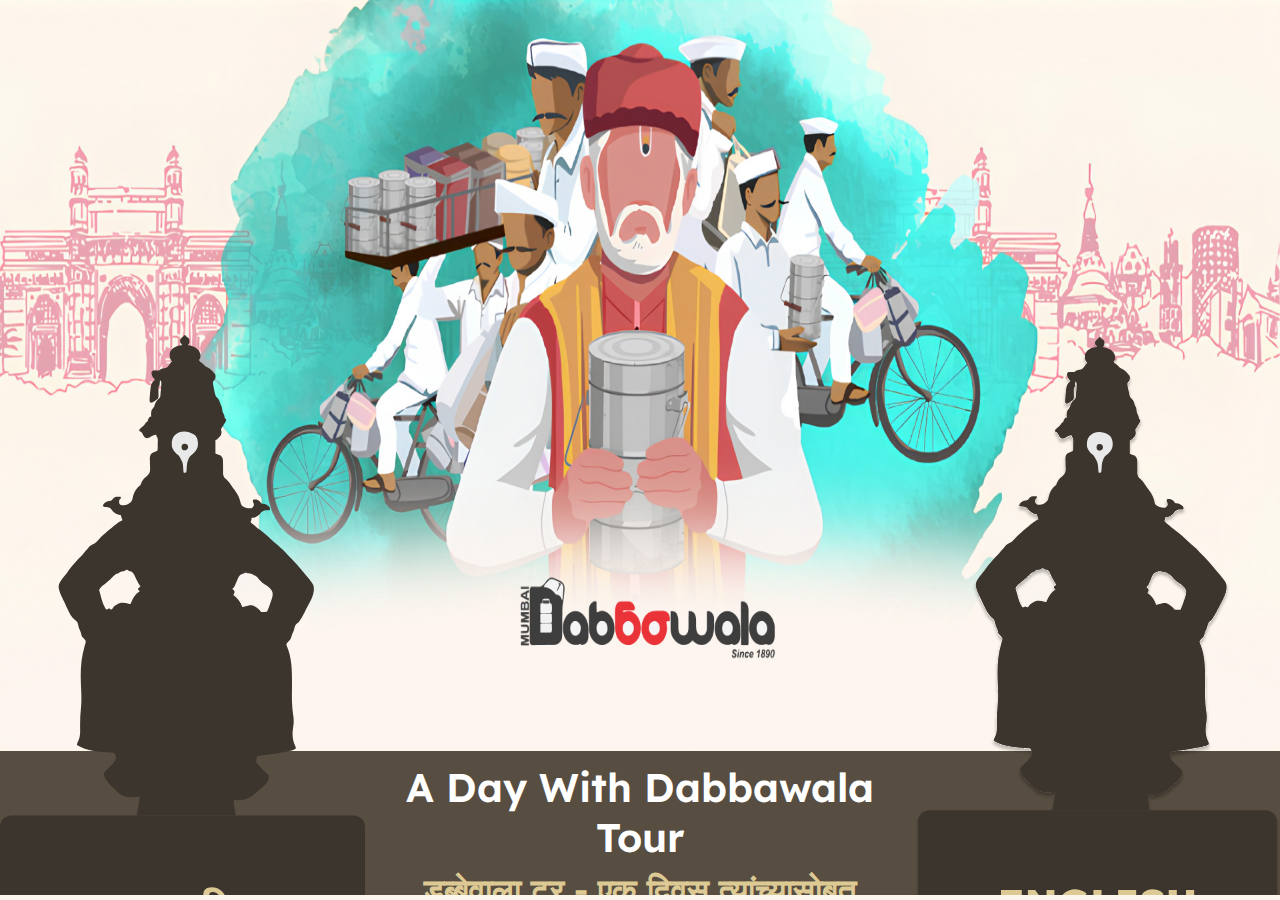
==== index.html @ 16701250 "dabbaupdate" ====
<!DOCTYPE html>
<html lang="en">
<head>
  <meta charset="UTF-8">
  <link rel="icon" type="image/png" href="images/fevi.png">
  <meta name="viewport" content="width=device-width, initial-scale=1.0">
  <title>The Dabbawala Journey</title>
  <link rel="stylesheet" href="styles.css">

  
</head>
<body style="background-color: #fdf6ec;">


<audio id="pageLoadAudio" src="sound/bike-bell.mp3" autoplay preload="auto"></audio>


  <!-- main section -->
  <div class="index-container">
    
    <img src="images/home-img-min1.jpg" alt="dabbawala image main" class="banner-image zoom-box">
   
    <div class="footer">
      <div class="vitthal-img slide-in-up">
        <a class="marathi" onclick="navigateToPage('marathi')"><img src="images/footer-image1.svg" class="vitthal-image1"></a>
      </div>

      <div>
        <h1 class="title">A Day With Dabbawala Tour</h1>
        <p class="subtitle">डब्बेवाला टूर - एक दिवस त्यांच्यासोबत</p>
      </div>

      <div class="vitthal-img slide-in-up">
        <a href="do-you-know.html"><img src="images/footer-image2.svg" alt="" class="vitthal-image1"></a>
      </div>
    </div>

  </div>
  <!-- main section end -->


  <script>
    function navigateToPage(language) {
      const url = language === 'marathi' ? 'do-you-know.html?lang=marathi' : 'do-you-know.html';
      window.location.href = url;
    }
  </script>




<!-- this is a animation effects -->
 <style>
    /* Element to animate */
    .zoom-box {
      animation: zoomIn 2000ms ease-in-out;
    }

    /* Keyframes for zoom-in animation */
    @keyframes zoomIn {
      0% {
        transform: scale(0); /* Start at 0 size */
        opacity: 0;          /* Completely transparent */
      }
      50% {
        transform: scale(1.0); /* Slight overshoot */
        opacity: 1;            /* Fully visible */
      }
     /* 100% {
        transform: scale(1);  
      }*/
    }



.slide-in-up {
  transform: translateY(50px); 
  animation: slideUp 2000ms ease-out forwards; 
}

@keyframes slideUp {
  to {
    opacity: 1;
    transform: translateY(0); 

  }


</style>


<!-- this is for marathi translate -->

<script>
  // Function to play the audio
  function playAudio() {
    const audio = document.getElementById('pageLoadAudio');
    audio.play().catch(error => {
      console.warn('Autoplay blocked by browser. Audio did not play.', error);
    });
  }

  // Try to autoplay the audio on page load
  window.addEventListener('load', () => {
    // Play immediately on page load
    playAudio();

    // Set an interval to play the sound every 10 seconds (10000ms)
    setInterval(() => {
      playAudio();
    }, 15000);  // 15000ms =15 seconds
  });
</script>


</body>
</html>
---- styles.css ----
@import url("https://fonts.googleapis.com/css2?family=Gilda+Display&family=Kumbh+Sans:wght@100..900&family=Montserrat:ital,wght@0,100..900;1,100..900&display=swap");
@import url("https://fonts.googleapis.com/css2?family=Lexend+Deca:wght@100..900&display=swap");

body {
  margin: 0;
  padding: 0;
  background-color: #FDF5EF;
  overflow: hidden;
}



/*this css for index page*/

.index-container {
  text-align: center;
  padding: 0;
  overflow: hidden;
  align-items: center;
}

.banner-image {
  width: 100%;
  height: 83vh;
}


/*.banner-image {
    width: 100%;
    height: 100vh;
    object-fit: cover;
}*/


.content {
  position: relative;
  margin-top: -50px;
}

.central-image {
  width: 80%;
  max-width: 500px;
  margin: 0 auto;
  display: block;
}

.title {
  font-size: 72px;
  font-family: "Lexend Deca";
  font-weight: 600;
  color: #fff;
}

.subtitle {
    font-size: 63px;
    font-family: "Lexend Deca";
    font-weight: 500;
    color: #ddc993;
    padding: 0px;
    margin: -20px 0px 20px;
}

.footer {
    display: flex;
    align-items: center;
    background-color: #574d41;
    color: white;
    height: 16vh;  
}

/*.footer {
    display: flex;
    align-items: center;
    color: white;
    margin-top: -414px;
}
*/
.vitthal-img {
    flex: 1;
    text-align: center;
    margin-top: -870px;
}

.vitthal-image1 {
  width: 700px;
  height: auto;
}

/*this css for a do-you-know page*/

.background {
  position: relative;
  height: 100vh;
  width: 100%;
}

.mumbai-city-bg {
  position: relative;
  top: 2%;
  left: 0;
  width: 100%;
  height: 50%;
  background-image: url(images/cityscape.png);
  opacity: 0.3;
  background-size: cover;
  z-index: -9999;
}

.road {
    position: absolute;
    bottom: 0;
    width: 100%;
    height: 20%;
    background-color: #574d41;
}

.cycle {
  position: absolute;
  bottom: 14%;
  left: 50%;
  transform: translateX(-50%);
}

/*this is for mobile*/
/*.cycle img {
  width: 540px;
  height: auto;
}
*/

.cycle img {
  width: 1000px;
  height: auto;
}

.img-logo {
  width: 665px;
  margin-left: 200px;
  margin-top: 140px;
}

.main-text-container {
    width: 100%;
    margin-top: 390px;
}

.text-left {
  width: 48%;
  margin-left: 200px;
  /*    margin-top: 311px;*/
  float: left;
}

.text_head {
  font-family: "Lexend Deca";
  font-size: 54px;
  font-weight: 600;
  line-height: 50px;
  color: #945b2b;
}

.text_para {
  font-family: "Lexend Deca";
  font-size: 40px;
  font-weight: 500;
}

.text_para2 {
  font-family: "Lexend Deca";
  font-size: 40px;
  font-weight: 500;
}

.text-right {
    width: 48%;
    /* margin-right: 200px; */
    margin-top: -1000px;
    float: right;
}

.text_count {
  font-family: "Lexend Deca";
  font-size: 8.5em;
  font-weight: 600;
  line-height: 0px;
  text-align: right;
  margin-right: 200px;
  color: #60370c;
}

.text_count_p {
  font-family: "Lexend Deca";
  font-size: 42px;
  font-weight: 600;
  line-height: 50px;
  text-align: right;
  margin-right: 200px;
  color: #af763a;
}

.clr {
  color: #046032;
}

.ftr_btn {
  text-align: center;
  font-size: 50px;
  color: #fff;
  font-family: "Lexend Deca";
}

.ftr_btn_box {
  background-color: #be4747;
  display: block;
  align-items: center;
  width: 800px;
  flot: rigt;
  float: right;
  margin-top: 144px;
  margin-right: 200px;
  border-radius: 20px;
}
/*this is contact page css*/

.footer-text {
  font-family: "Lexend Deca";
  font-weight: bold;
  font-size: 99px;
  margin-top: 130px;
  color: #fff;
  position: relative;
  text-align: center;
}

/*.refresh-btn {
  position: absolute;
  bottom: 250px;
  right: 200px;
}*/
.refresh-btn {
    position: absolute;
    bottom: 250px;
    right: 330px;
    /* left: 262px; */
}

.refresh-btn img {
  width: 300px;
  height: 300px;
}

.invoice-dabba {
  background-color: #fff;
  box-shadow: 10px 10px 50px rgba(0, 0, 0, 0.2);
  border-radius: 8px;
  padding: 112px;
  width: 70%;
  height: auto;
  border-radius: 30px;
}

.invoice-dabba h2 {
  font-family: "Montserrat";
  font-weight: 700;
  text-align: justify;
  margin-bottom: 61px;
  color: #3b352e;
  font-size: 58px;
}

/*.invoice-dabba p {
  font-family: "Montserrat";
  font-weight: 700;
  text-align: justify;
  margin-bottom: 61px;
  color: #3b352e;
  font-size: 58px;
}*/

.info {
  display: flex;
  /* justify-content: space-between; */
  margin-bottom: 10px;
  gap: 529px;
}

.info span {
  font-family: "Montserrat";
  font-weight: 500;
  font-size: 40px;
}

.info_1 span {
  font-family: "Montserrat";
  font-weight: 500;
  font-size: 40px;
}

.info_1 span p span{
    font-family: "Montserrat";
  font-weight: 700;
  text-align: justify;
  margin-bottom: 61px;
  color: #3b352e;
  font-size: 58px;
}




.info_1 {
  display: flex;
  /* justify-content: space-between; */
  margin-bottom: 10px;
  gap: 441px;
}

.scan-code {
  border-radius: 8px;
  text-align: center;
  width: 48%;
}

.scan-code h2 {
  font-size: 1.5em;
  margin-bottom: 20px;
}

.scan-me img {
  width: 90%;
  /*    object-fit: cover;*/
  /*    border-radius: 8px;*/
}

.cont-ct {
    display: flex;
    align-items: center;
    height: 55vh;
    padding: 32px 300px;
}

.icon {
  width: 550px;
  /* margin-left: 19px; */
}

.dabbawala-icon {
  margin-right: -72px;
  z-index: 1;
}

/*this css for jpurney page*/

.text_box {
  margin-left: 200px;
  margin-top: 140px;
}

.journey_text {
    font-family: "Lexend Deca";
    font-size: 60px;
    font-weight: 500;
    color: #ffa959;
}

.journey_text_head {
  font-family: "Lexend Deca";
  font-size: 64px;
  font-weight: 500;
  color: #493928;
}

.arow {
  color: #ffa959;
}

.road_journey {
  position: absolute;
  bottom: 0;
  width: 100%;
  height: 25%;
  background-color: #574d41;
  z-index: -9;
}

.map {
  position: absolute;
  bottom: 14%;
  left: 50%;
  transform: translateX(-50%);
}

.video-map {
    width: 100%;
    margin-left: 30px;
    height: 1337px;
    border: 19px solid #e1ca9e;
    margin-top: -35px;
    background-color: #fff;
}

.class_main {
  width: 100%;
  margin: 0 auto;
  display: flex;
  justify-content: space-between;
}

.class58 {
  width: 58%;
  margin: 0 auto;
}

.class38 {
  width: 25%;
  margin: 0 auto;
}

.calss_details {
  width: 100%;
  margin: 0 auto;
}

.circle-box {
    width: 35%;
    display: flex;
    justify-content: space-between;
    align-items: center;
    background-color: #fff;
    padding: 25px;
    position: relative;
    float: right;
    bottom: 92%;
    border-radius: 175px 175px;
    margin-right: -182px;
    box-shadow: 0px 4px 10px rgba(0, 0, 0, 0.25);
}

.txt_raju {
  font-family: "Lexend Deca";
  font-size: 64px;
  font-weight: 600;
  margin: 0 auto;
}

.txt_raju_p {
  color: #945b2b;
  font-family: "Lexend Deca";
  font-size: 54px;
  margin: 0 auto;
}

.text-class {
  text-align: justify;
  margin-right: 60px;
}

.main-container {
  display: flex;
  justify-content: space-evenly;
  align-items: center;
}

.container-img {
  width: 23%;
}

.clock-icon {
  width: 70%;
}

.container-timeslot {
  width: 100%;
  padding-right: 0px;
  padding-bottom: 10px;
}

.timeslot_head {
    font-family: "Lexend Deca";
    font-size: 52px;
    margin: 0 auto;
    color: #574d41;
    font-weight: 700;
    padding-top: 28px;
}

.timeslot_p {
    /* padding-top: 12px; */
    font-family: "Lexend Deca";
    color: #945b2b;
    font-size: 37px;
    margin: 0px 0px 28px 0px;
}

.clock-img-c {
  width: 12%;
  margin-top: -366px;
  position: fixed;
  padding-left: 585px;
}

.clock-icon-w {
  width: 100%;
}

.stime-stamp-top {
    margin-top: -350px;
    transform: translateX(23px);
    padding-right: 222px;
}


.btn-next_1 button {
    float: right;
    padding: 50px;
    font-size: 45px;
    font-weight: 600;
    margin-top: 131px;
    margin-right: 185px;
    background-color: #BE4747;
    border-radius: 40px;
    border: 2px solid #414141;
    box-shadow: 10px 5px 5px black;
}

.box4 button {
    width: 17%;
    display: flex;
    flex-direction: column;
    justify-content: center;
    align-items: center;
    text-align: center;
    /* margin-top: 1575px; */
}

/*pickupdro page css*/






        .container {
            display: flex; /* Flexbox for horizontal layout */
            justify-content: space-between; /* Space between divs */
            align-items: center; /* Vertically align divs */
            width: 80%; /* Adjust container width */
        }
        .box {
            height: 200px; /* Adjust the height of the divs */
            display: flex; /* Flexbox for aligning content inside each div */
            align-items: center; /* Center content vertically */
            justify-content: center; /* Center content horizontally */
            color: white;
            font-size: 1.2rem;
            font-weight: bold;
            opacity: 0.9;
        }
        .box1, .box3 {
            width: 60%; /* Set width for Div 1 and Div 3 */
            background-color: rgba(76, 175, 80, 0.7); /* Green with transparency */
        }
        .box2 {
            width: 40%; /* Set width for Div 2 */
            background-color: rgba(33, 150, 243, 0.7); /* Blue with transparency */
        }
        .box img {
            max-width: 100%; /* Ensure the image fits the container */
            max-height: 100%; /* Prevent overflow of the image */
        }


/* Keyframes for the bounce animation */
    @keyframes bounce {
      0%, 100% {
        transform: translateY(0);
      }
      25% {
        transform: translateY(-20px);
      }
      50% {
        transform: translateY(10px);
      }
      75% {
        transform: translateY(-10px);
      }
    }

    /* Styling for the bouncy text */
    .bouncy-text {
      display: inline-block;
      font-size: 2rem;
      font-weight: bold;
      animation: bounce 5s ease-in-out infinite;
    }



/*timeline*/
.main-container {
  position: relative;
  display: flex;
  align-items: center;
  justify-content: space-between;
}

.timeline-image {
  display: none; /* Hidden by default */
  position: absolute;
  right: 0;
}

.main-container.active .timeline-image {
  display: block; /* Show when active */
}

.timeline-img {
    width: 150px;
    height: auto;
    margin-right: -154px;
}


.pd-bg-img {
  width: 100%;
  height: 100vh;
}

.station-board {
  position: relative;
  float: left;
  bottom: 100%;
}

.station-icon1 {
  width: 100%;
}

.sicon {
  width: 100%;
}

.sicon2 {
  width: 95%;
}

.station-board2 {
  position: relative;
  float: left;
  bottom: 90%;
  margin-left: 200px;
}

.pd_col {
  width: 58%;
  margin: 0 auto;
}

.pd_col2 {
  width: 38%;
  margin: 0 auto;
}

.pd_text {
  width: 52%;
  margin-top: -45%;
  position: fixed;
  /* padding-left: 575px; */
}

.pd_text_left {
  width: 48%;
  margin-left: 200px;
  /* margin-top: 311px; */
  float: left;
}

.pd_text_head {
  font-family: "Lexend Deca";
  font-size: 54px;
  font-weight: 600;
  line-height: 50px;
  color: #945b2b;
}

.pd_text_para {
  font-family: "Lexend Deca";
  font-size: 40px;
  font-weight: 500;
}

.pd-btn {
  background-color: #be4747;
  display: block;
  align-items: center;
  width: 800px;
  flot: rigt;
  float: right;
  margin-top: -43%;
  margin-right: 257px;
  border-radius: 20px;
  position: relative;
}

/*.ftr_btn_box {
    background-color: #BE4747;
    display: block;
    align-items: center;
    width: 800px;
    flot: rigt;
    float: right;
    margin-top: -233px;
    margin-right: 200px;
    border-radius: 20px;
}*/

/*this is new page css pick up*/
.col_sm3 {
  width: 35%;
  margin: 0 auto;
  padding: 140px;
  margin-top: 166px;
}

.col_sm33 {
  width: 28%;
  margin: 0 auto;
  padding: 0;
}

.main_bg_imge {
  margin: 0;
  padding: 0;
  display: flex; /* Flexbox for centering the layout */
  justify-content: center; /* Center horizontally */
  align-items: center; /* Center vertically */
  height: 100vh; /* Full viewport height */
  background-image: url('images/pickup-drop.jpg'); /* Replace with your image URL */
  background-size: cover; /* Cover the entire background */
  background-position: center; /* Center the background */
  background-repeat: no-repeat; /* Prevent background repetition */
}

.img-board {
  width: 100%;
  position: relative;
}

.main_cont {
  display: flex;
  justify-content: space-between;
  align-items: center;
}

/*btn stations*/

.button-container {
  display: flex;
  justify-content: center;
  margin-top: 20px;
}
.open-button {
  /*            padding: 10px 20px;*/
  font-size: 18px;
  cursor: pointer;
  color: white;
  /*            border: none;*/
  /*            border-radius: 5px;*/
}

.fullscreen-container {
  display: none;
  position: fixed;
  top: 0;
  left: 0;
  width: 100%;
  height: 100%;
  background: rgba(0, 0, 0, 0.8);
  justify-content: center;
  align-items: center;
  overflow: auto;
  padding: 20px;
  box-sizing: border-box;
}

.content {
  width: 85%;
  height: 85%;
  display: grid;
  grid-template-columns: repeat(4, 1fr);
  grid-gap: 10px;
  position: relative;
  z-index: 1;
}

.option {
  display: flex;
  justify-content: center;
  align-items: center;
  background-size: cover;
  background-position: center;
  border: 2px solid #494949;
  border-radius: 10px;
  color: white;
  font-size: 65px;
  font-weight: bold;
  /* text-shadow: 0 0 5px rgba(0, 0, 0, 0.7); */
  cursor: pointer;
  height: auto;
  font-family: "Montserrat";
  /* margin-bottom: 55px; */
  padding-bottom: 25px;
}

.option.disabled {
  opacity: 0.4;
  cursor: not-allowed;
}

.option:hover:not(.disabled) {
  opacity: 0.8;
}

.text-overlay {
  position: absolute;
  transform: translate(-50%, -50%);
  color: #fff;
  font-size: 79px;
  font-weight: bold;
  text-align: center;
  text-shadow: 2px 2px 5px rgba(0, 0, 0, 0.7);
  top: 44%;
  left: 19%;
  font-family: "Montserrat";
}

.text-overlay2_new {
  position: absolute;
  color: #fff;
  font-size: 79px;
  font-weight: bold;
  text-align: center;
  text-shadow: 2px 2px 5px rgba(0, 0, 0, 0.7);
  top: 42%;
  font-family: "Montserrat";
  text-align: center;
  margin-left: 400px;
}

.start-button-container {
  display: flex;
  justify-content: center;
  align-items: center;
  height: 70vh; /* Centers the button vertically */
}

.img-icon {
    width: 264px;
}
  
.start-button {
  padding: 30px 30px;
  font-size: 83px;
  cursor: not-allowed;
  background-color: #ccc;
  color: #666;
  border: none;
  border-radius: 20px;
  transition: background-color 0.3s, box-shadow 0.3s, transform 0.1s;
  box-shadow: 0 5px #888;
  position: relative;
  font-family: "Montserrat";
  font-weight: 600;
}

.start-button.active {
  background-color: #be4747;
  color: white;
  cursor: pointer;
  box-shadow: 0 5px #39287d;
}

/* Push effect */
.start-button:active {
  transform: translateY(3px); /* Simulates the button being pushed */
  box-shadow: 0 2px #39287d; /* Reduces shadow height */
}

.pd_text_left_new {
  width: 100%;
  /* margin-left: 200px; */
  /* margin-top: 311px; */
/*  float: left;*/
  position: relative;
}

.pd_text_para_new {
  font-family: "Lexend Deca";
  font-size: 43px;
  font-weight: 500;
  text-align: center;
  color: #000000;
}

.pd_text_head {
  font-family: "Lexend Deca";
  font-size: 82px;
  font-weight: 700;
  line-height: 50px;
  color: #000000;
  text-align: center;
}

.btn-cntr {
  text-align: center;
}

/*btn stations end*/












/*marathi css*/

.text_head_mar {
  font-family: "Lexend Deca";
  font-size: 68px;
  font-weight: 600;
  line-height: 50px;
  color: #945b2b;
}

.text_para_mar {
  font-family: "Lexend Deca";
  font-size: 50px;
  font-weight: 600;
  margin-top: 48px;
}

/*
.journey_text_mar {
    font-family: "Lexend Deca";
    font-size: 54px;
    font-weight: 700;
    color: #FFA959;
}

.journey_text_head {
    font-family: "Lexend Deca";
    font-size: 64px;
    font-weight: 700;
    color: #493928;
}
*/

.text-wrapper-2 {
    position: relative;
    width: fit-content;
    margin-top: -2.27px;
    font-family: "Lexend Deca", Helvetica;
    font-weight: 500;
    color: #493928;
    font-size: 71px;
    letter-spacing: 0;
    line-height: normal;
    font-weight: 600;
    text-transform: uppercase;
}


.frame-3 {
    display: flex;
    align-items: center;
    gap: 22.69px;
    position: relative;
    align-self: stretch;
    width: 100%;
    flex: 0 0 auto;
    margin-bottom: 41px;
    margin-top: -65px;
}





/**/
    .timeline {
/*      display: flex;*/
      justify-content: space-around;
/*      margin-bottom: 20px;*/
      position: relative;
    }

    .time-block {
      padding: 10px;
      width: 80px;
/*      background-color: #f0f0f0;*/
      border-radius: 5px;
      cursor: pointer;
      transition: all 0.3s ease;
      position: relative;
      z-index: 1;
    }

    .time-block:hover {
/*      background-color: #dcdcdc;*/
    }

    .blurred {
      filter: blur(5px);
      opacity: 0.5;
      pointer-events: none;
    }

   /* .highlighted {
      background-color: #4CAF50;
      color: white;
    }*/

.highlighted {
    /* background-color: #4CAF50; */
    color: white;
    width: 404px;
    color: #ffa959;
}

    .timeline-container {
      display: flex;
      flex-direction: column;
      align-items: center;
      justify-content: center;
    }

    /* Display for timeline text */
    .time-slot {
      margin: 5px 0;
    }

    /* Video container styles */
    #video-container {
      position: relative;
      width: 640px;
      height: 360px;
      margin: 0 auto;
      overflow: hidden;
    }

    #video-player {
      width: 100%;
      height: 100%;
      transition: none;  /* Remove the transition */
    }

    /* Hide the controls */
    #video-player::-webkit-media-controls {
      display: none !important;
    }





/*  this is a responsive css  */
@media screen and (max-width: 3840px) {
  .stime-stamp-top {
      margin-top: -235px;
  }
}


@media screen and (max-width: 1920px) {
  .vitthal-img {

    margin-top: -402px;
  }

  .vitthal-image1 {
    width: 365px;
  }

  .title {
        font-size: 40px;
        margin-top: 47px;
  }

  .subtitle {
    font-size: 33px;
    font-weight: 600;
  }

  .img-logo {
    width: 337px;
    margin-left: 100px;
    margin-top: 60px;
  }

  .mumbai-city-bg {
    top: -12%;
  }

  .text-left {
    width: 48%;
    margin-left: 107px;
    margin-top: -220px;
    float: left;
  }

  .text_head {
    font-size: 25px;
  }

  .text_para {
    font-size: 18px;
  }

  .text_para2 {
    font-size: 18px;
  }

  .text_count {
    font-size: 70px;
    margin-right: 101px;
  }

  .text_count_p {
    font-size: 18px;
    margin-right: 105px;
    margin-top: -28px;
  }

  .text-right {
    margin-top: -495px;
  }

  .btn-next_1 button {
    float: right;
    padding: 29px;
    font-size: 24px;
    font-weight: 600;
    margin-top: 79px;
    margin-right: 100px;}

  .cycle img {
    width: 370px;
  }

  .ftr_btn {
    font-size: 20px;
  }

  .ftr_btn_box {
    width: 355px;
    margin-top: 90px;
    margin-right: 108px;
    }

  .journey_text {
    font-size: 30px;
    margin-bottom: 49px;
  }

  .text_box {
    margin-left: 111px;
    margin-top: 52px;
  }

  .text-wrapper-2 {
    font-size: 38px;
  }

.video-map {
        height: 626px;
    }

    .video-map {
    margin-top: 30px;
    }

      .stime-stamp-top {
        margin-top: -70px;
    }

  .timeslot_head {
    font-size: 22px;
  }

  .timeslot_p {
    font-size: 18px;
  }

    .circle-box {
        width: 35%;
        padding: 8px;
        bottom: 83%;
        margin-right: -103px;
    }
    .frame-3 {
    margin-bottom: 0px;
}

.stime-stamp-top {
    padding-right: 30px;
}
.timeline-img {
    width: 37px;
}

  .txt_raju {
    font-size: 31px;
  }

  .txt_raju_p {
        font-size: 22px;
    }

  .img-icon{
    width: 140px;
  }

  .text-class {
    margin-right: 42px;
  }

  .clock-icon {
    width: 60%;
  }

  .main-container.active {
    padding-bottom: 0px!important;
  }

  .timeslot_head {
     padding-top: 0px; 
  }

}




/* For 768px to 480px screen width */
@media screen and (max-width: 768px) {

  .title, .subtitle {
    display: none;
  }

  .footer {
    flex-direction: row; /* Keeps images side by side */
    flex-wrap: wrap; /* Allows wrapping if needed */
    justify-content: center; /* Centers items */

  }

  .vitthal-image1 {
    margin-top: -131px;
  }

  .title, .subtitle {
    flex: 1 0 100%; /* Make the title and subtitle span full width */
    text-align: center;
    font-size: 1rem; /* Reduce font size */
  }

  .banner-image {
    object-fit: cover;
  }

   .main-text-container {
    flex-direction: column; /* Stack the text sections vertically */
    align-items: center;
/*    margin-top: 20px;*/
  }

  .text-left, .text-right {
    width: 90%; /* Reduce the width to fit the screen */
    margin-bottom: 20px; /* Add spacing between stacked sections */
    text-align: center; /* Center-align the text */
  }

  .text-left h2, .text-left p, 
  .text-right h2, .text-right p {
    font-size: 1.2rem; /* Reduce font size for smaller screens */
  }

  .text_count {
    font-size: 2rem; /* Adjust number size */
  }

  .text_count_p {
    font-size: 1rem; /* Adjust subtitle size */
  }

  .cycle img {
    max-width: 600px; /* Reduce image size for smaller screens */
  }

  .road {
    height: 15%;
  }

  .ftr_btn {
    font-size: 1rem; /* Reduce button font size */
    padding: 10px 20px;
  }

  .img-logo {
    width: 100%;
    max-width: 150px;
    margin: 10px auto;
    display: block;
}
    .mumbai-city-bg {
        top: 0%;
    }
}

/* For 480px and below */
@media screen and (max-width: 480px) {
  .footer {
    flex-direction: column; /* Stack items vertically */
  }

  .vitthal-img {
    margin: 0;
  }

  .vitthal-image1 {
    width: 150px; /* Further reduce image size */
  }

  .title, .subtitle {
    font-size: 0.9rem;
  }

  .img-logo {
    width: 150px; /* Resize logo for smaller screens */
    margin: 10px auto; /* Center the logo */
  }

   .main-text-container {
    margin-top: 240px; /* Add space at the top */
  }

  .text-right {
    width: 100%; /* Full width */
    margin-bottom: 15px;
  }

    .text-left {
        width: 100%;
        margin-bottom: 389px;
        float: right;
    }

  .text-left h2, .text-left p, .text-right h2, .text-right p {
        font-size: 15px;
        text-align: left;
        padding-left: 5px;
        margin-top: -6px;
    }

  .text_count {
    font-size: 1.5rem; /* Further reduce number size */
  }

  .text_count_p {
    font-size: 0.9rem; /* Adjust subtitle size */
  }

  .cycle img {
    max-width: 150px; /* Further reduce image size */
    margin-bottom: -34px;
  }

  .road {
    height: 12%;
  }

  .ftr_btn {
    font-size: 0.9rem;
    padding: 8px 16px;
  }

  .btn-next_1 button {
    float: right;
    padding: 12px;
    font-size: 10px;
    font-weight: 600;
    margin-top: 20px;
    margin-right: 18px;
    background-color: #BE4747;
    border-radius: 40px;
    border: 2px solid #414141;
    box-shadow: 10px 5px 5px black;
  }

}
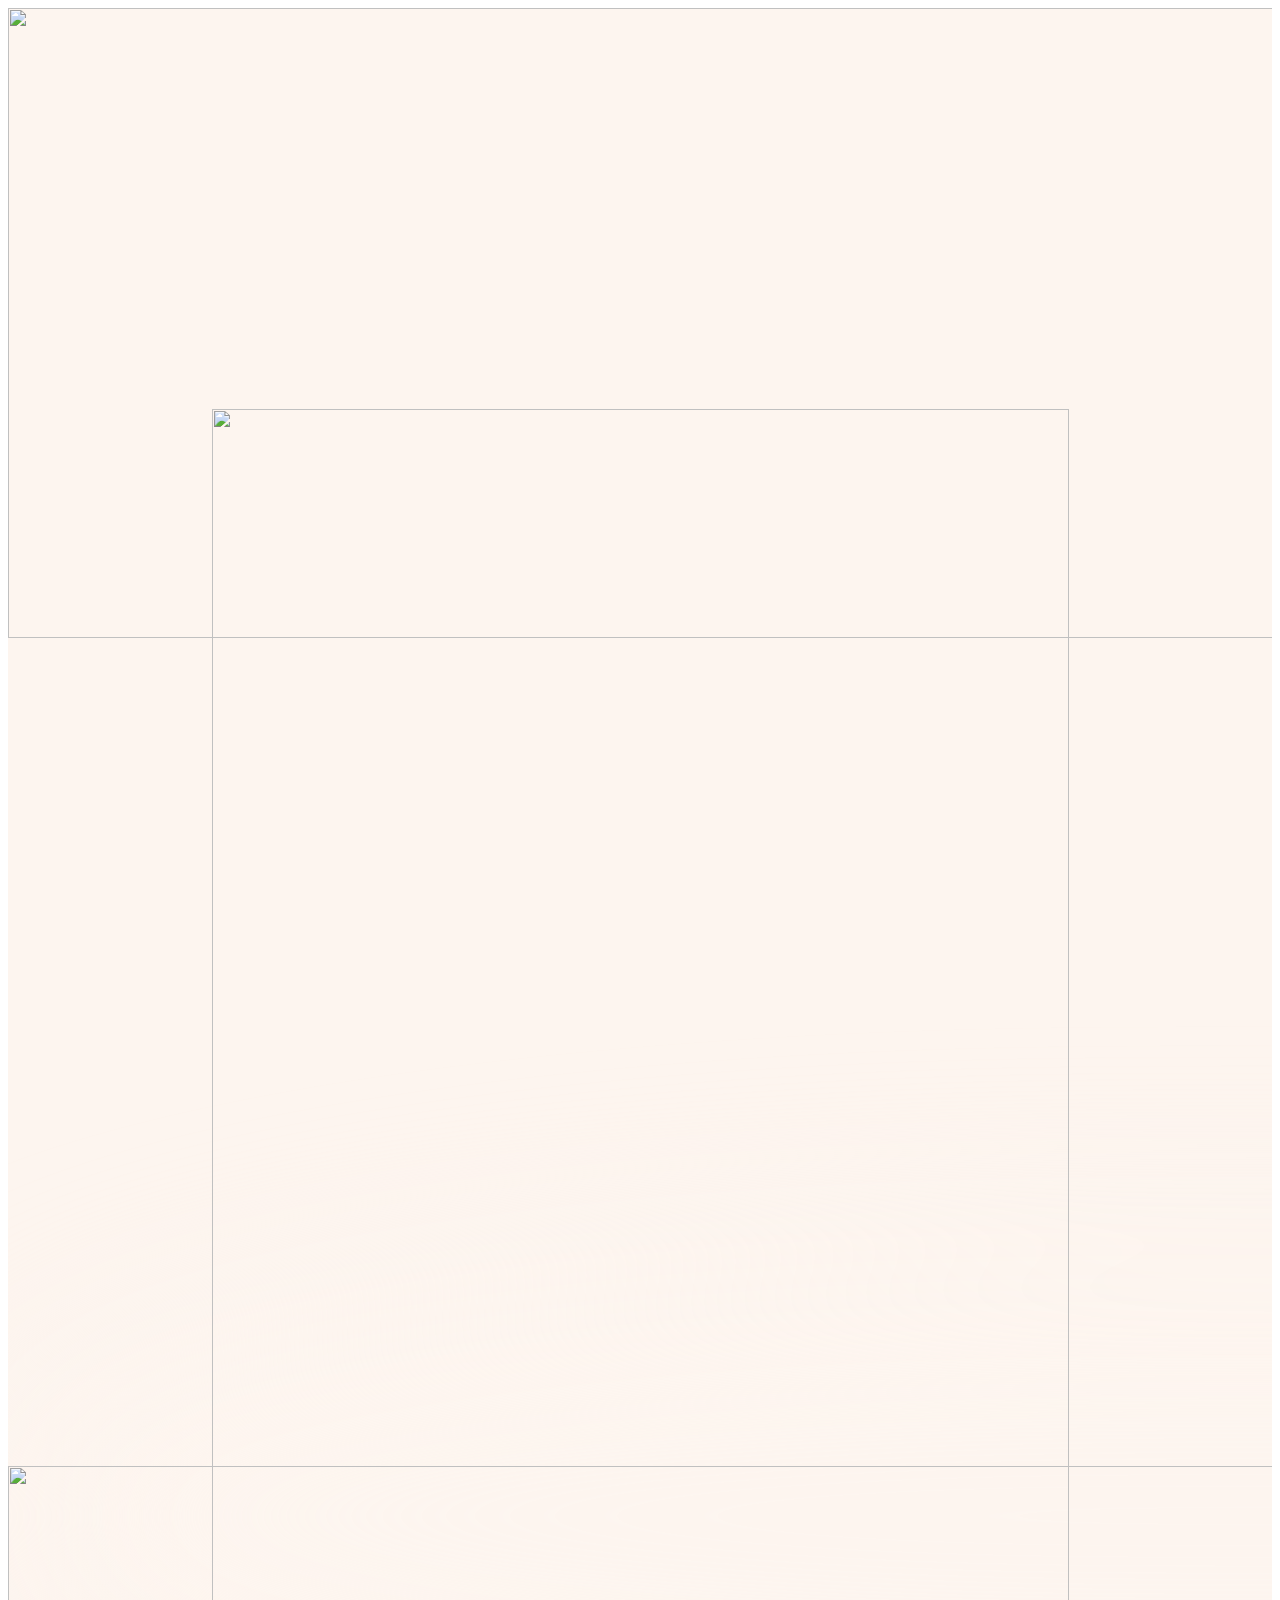
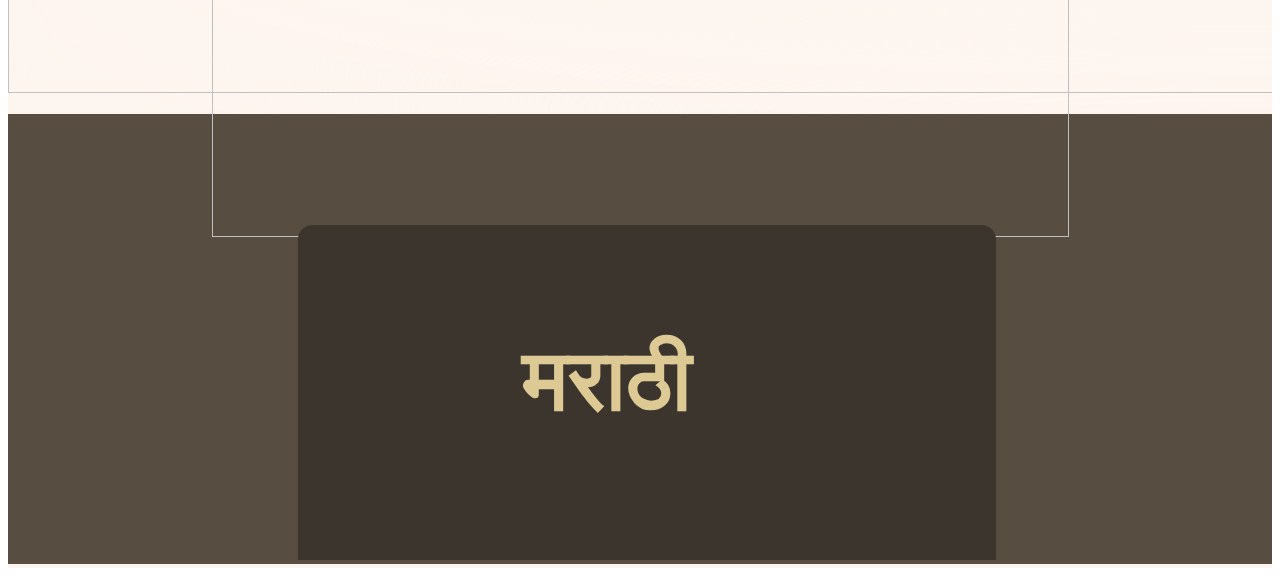
==== commit 969affa1: "updated home page" ====
--- a/index.html
+++ b/index.html
@@ -1,95 +1,56 @@
 <!DOCTYPE html>
-<html lang="en">
-<head>
-  <meta charset="UTF-8">
-  <link rel="icon" type="image/png" href="images/fevi.png">
-  <meta name="viewport" content="width=device-width, initial-scale=1.0">
-  <title>The Dabbawala Journey</title>
-  <link rel="stylesheet" href="styles.css">
+<html>
+  <head>
+    <meta charset="utf-8" />
+    <link rel="icon" type="image/png" href="images/fevi.png">
+    <link rel="stylesheet" href="globals.css" />
+    <link rel="stylesheet" href="css/styles.css" />
+  </head>
 
-  
-</head>
-<body style="background-color: #fdf6ec;">
+  <audio id="pageLoadAudio" src="sound/bike-bell.mp3" autoplay preload="auto"></audio>
 
-
-<audio id="pageLoadAudio" src="sound/bike-bell.mp3" autoplay preload="auto"></audio>
-
-
-  <!-- main section -->
-  <div class="index-container">
-    
-    <img src="images/home-img-min1.jpg" alt="dabbawala image main" class="banner-image zoom-box">
-   
-    <div class="footer">
-      <div class="vitthal-img slide-in-up">
-        <a class="marathi" onclick="navigateToPage('marathi')"><img src="images/footer-image1.svg" class="vitthal-image1"></a>
-      </div>
-
-      <div>
-        <h1 class="title">A Day With Dabbawala Tour</h1>
-        <p class="subtitle">डब्बेवाला टूर - एक दिवस त्यांच्यासोबत</p>
-      </div>
-
-      <div class="vitthal-img slide-in-up">
-        <a href="do-you-know.html"><img src="images/footer-image2.svg" alt="" class="vitthal-image1"></a>
+  <body>
+    <div class="PICK-TO-DROP">
+      <div class="overlap-group-wrapper">
+        <div class="overlap-group">
+          <img class="image" src="images/bg_Vector.svg" />
+          <div class="ellipse"></div>
+          <img class="frame" src="images/frame-80.svg" />
+          <div class="frame-wrapper">
+            <div class="div">
+              <div class="text-wrapper">A Day With Dabbawala Tour</div>
+              <div class="text-wrapper-2">डब्बेवाला टूर - एक दिवस त्यांच्यासोबत</div>
+            </div>
+          </div>
+          <div class="frame-2">
+            <img class="simplification" src="images/simplification.svg" />
+            <div class="div-wrapper">
+              <a href="do-you-know.html" style="text-decoration: none;">
+              <div class="text-wrapper-3">ENGLISH</div>
+              </a>
+            </div>
+          </div>
+          <div class="frame-3">
+            <img class="simplification" src="images/simplification.svg" />
+            <div class="div-wrapper">
+              <a class="marathi" onclick="navigateToPage('marathi')">
+              <div class="text-wrapper-4">मराठी</div>
+              </a>
+            </div>
+          </div>
+        </div>
       </div>
     </div>
 
-  </div>
-  <!-- main section end -->
 
+<!-- marathi trans -->
+<script>
+  function navigateToPage(language) {
+    const url = language === 'marathi' ? 'do-you-know.html?lang=marathi' : 'do-you-know.html';
+    window.location.href = url;
+  }
+</script>
 
-  <script>
-    function navigateToPage(language) {
-      const url = language === 'marathi' ? 'do-you-know.html?lang=marathi' : 'do-you-know.html';
-      window.location.href = url;
-    }
-  </script>
-
-
-
-
-<!-- this is a animation effects -->
- <style>
-    /* Element to animate */
-    .zoom-box {
-      animation: zoomIn 2000ms ease-in-out;
-    }
-
-    /* Keyframes for zoom-in animation */
-    @keyframes zoomIn {
-      0% {
-        transform: scale(0); /* Start at 0 size */
-        opacity: 0;          /* Completely transparent */
-      }
-      50% {
-        transform: scale(1.0); /* Slight overshoot */
-        opacity: 1;            /* Fully visible */
-      }
-     /* 100% {
-        transform: scale(1);  
-      }*/
-    }
-
-
-
-.slide-in-up {
-  transform: translateY(50px); 
-  animation: slideUp 2000ms ease-out forwards; 
-}
-
-@keyframes slideUp {
-  to {
-    opacity: 1;
-    transform: translateY(0); 
-
-  }
-
-
-</style>
-
-
-<!-- this is for marathi translate -->
 
 <script>
   // Function to play the audio
@@ -108,10 +69,9 @@
     // Set an interval to play the sound every 10 seconds (10000ms)
     setInterval(() => {
       playAudio();
-    }, 15000);  // 15000ms =15 seconds
+    }, 120000);  // 2min
   });
 </script>
 
-
-</body>
-</html>
+  </body>
+</html>--- a/css/styles.css
+++ b/css/styles.css
@@ -0,0 +1,271 @@
+.PICK-TO-DROP {
+  background-color: #fdf5ef;
+  display: flex;
+  flex-direction: row;
+  justify-content: center;
+  width: 100%;
+}
+
+.PICK-TO-DROP .overlap-group-wrapper {
+  background-color: #fdf5ef;
+  overflow: hidden;
+  width: 1920px;
+  height: 1080px;
+}
+
+.PICK-TO-DROP .overlap-group {
+  position: relative;
+  width: 2244px;
+  height: 1103px;
+  left: -159px;
+}
+
+.PICK-TO-DROP .image {
+  position: absolute;
+  width: 1920px;
+  height: 738px;
+  top: 0;
+  left: 159px;
+}
+
+.PICK-TO-DROP .ellipse {
+  position: absolute;
+  width: 2244px;
+  height: 420px;
+  top: 604px;
+  left: 0;
+  background-color: #fdf5ef;
+  border-radius: 1122.13px/209.81px;
+  filter: blur(100px);
+}
+
+.PICK-TO-DROP .frame {
+  position: absolute;
+  width: 439px;
+  height: 101px;
+  top: 653px;
+  left: 919px;
+}
+
+.PICK-TO-DROP .frame-wrapper {
+  position: absolute;
+  width: 1920px;
+  height: 271px;
+  top: 809px;
+  left: 159px;
+  background-color: #574d41;
+}
+
+.PICK-TO-DROP .div {
+  display: flex;
+  flex-direction: column;
+  width: 765px;
+  align-items: center;
+  position: relative;
+  top: 145px;
+  left: 585px;
+}
+
+.PICK-TO-DROP .text-wrapper {
+  position: relative;
+  align-self: stretch;
+  height: 99.59px;
+  margin-top: -1px;
+  font-family: "Lexend Deca-SemiBold", Helvetica;
+  font-weight: 600;
+  color: #fdf6ec;
+  font-size: 54.9px;
+  text-align: center;
+  letter-spacing: 0;
+  line-height: normal;
+}
+
+.PICK-TO-DROP .text-wrapper-2 {
+  position: relative;
+  align-self: stretch;
+  margin-top: -22px;
+  font-family: "Lexend Deca-Medium", Helvetica;
+  font-weight: 500;
+  color: #ddc993;
+  font-size: 50px;
+  text-align: center;
+  letter-spacing: 0;
+  line-height: normal;
+}
+
+.PICK-TO-DROP .frame-2 {
+  display: flex;
+  flex-direction: column;
+  width: 465px;
+  align-items: center;
+  position: absolute;
+  top: 249px;
+  left: 1544px;
+}
+
+.PICK-TO-DROP .simplification {
+  position: relative;
+  width: 373.04px;
+  height: 615.41px;
+}
+
+.PICK-TO-DROP .div-wrapper {
+  position: relative;
+  align-self: stretch;
+  width: 100%;
+  height: 237.06px;
+  background-color: #3b352d;
+  border-radius: 14.54px 14.54px 0px 0px;
+  overflow: hidden;
+}
+
+.PICK-TO-DROP .text-wrapper-3 {
+  position: absolute;
+  top: 82px;
+  left: 144px;
+  font-family: "Lexend Deca-ExtraBold", Helvetica;
+  font-weight: 800;
+  color: #ddc993;
+  font-size: 40px;
+  letter-spacing: 0;
+  line-height: normal;
+}
+
+.PICK-TO-DROP .frame-3 {
+  display: flex;
+  flex-direction: column;
+  width: 465px;
+  align-items: center;
+  position: absolute;
+  top: 251px;
+  left: 220px;
+}
+
+.PICK-TO-DROP .text-wrapper-4 {
+  position: absolute;
+  top: 66px;
+  left: 161px;
+  font-family: "Lexend Deca-ExtraBold", Helvetica;
+  font-weight: 800;
+  color: #ddc993;
+  font-size: 53px;
+  letter-spacing: 0;
+  line-height: normal;
+}
+
+
+
+
+/*this is responsice for 3840*/
+@media (max-width: 3840px){
+    .PICK-TO-DROP .overlap-group-wrapper {
+        width: 0px;
+        width: 100%;
+    }
+
+    .PICK-TO-DROP .div-wrapper {
+        width: 150%;
+        height: 335.06px;
+        bottom: 911px;
+        left: -240px;
+    }
+}
+
+
+
+/*this is responsive css*/
+/*4096px*/
+@media (max-width: 4096px){
+
+.PICK-TO-DROP .overlap-group {
+    width: 100%;
+    height: 100vh;
+    left: 0;
+}
+
+.PICK-TO-DROP .overlap-group-wrapper {
+    width: 4096px;
+    height: 2160px;
+}
+
+.PICK-TO-DROP .frame-wrapper {
+    width: 4096px;
+    height: 450px;
+    top: 1706px;
+    left: 0;
+}
+
+.PICK-TO-DROP .div {
+    width: 4096px;
+    left: 0;
+}
+
+.PICK-TO-DROP .frame-3 {
+    top: 1300px;
+    left: 400px;
+}
+
+.PICK-TO-DROP .frame-2 {
+    top: 1300px;
+    right: 220px !important;
+    left: 3200px;
+}
+
+.PICK-TO-DROP .frame {
+    width: 4096px;
+    height: 227px;
+    top: 1458px;
+    left: 0;
+}
+
+.PICK-TO-DROP .image {
+    width: 4096px;
+    height: 70vh;
+    top: 0;
+    left: 0px;
+}
+
+.PICK-TO-DROP .ellipse {
+    width: 4096px;
+    height: 500px;
+    top: 1258px;
+    left: 0;
+}
+
+.PICK-TO-DROP .simplification {
+    position: relative;
+    width: 856.04px;
+    height: 1428.41px;
+    bottom: 899px;
+}
+
+
+.PICK-TO-DROP .div-wrapper {
+    width: 150%;
+    height: 335.06px;
+    bottom: 911px;
+    left: -110px;
+}
+
+.PICK-TO-DROP .text-wrapper-4 {
+    top: 105px;
+    left: 225px;
+    font-size: 87px;
+}
+
+.PICK-TO-DROP .text-wrapper-3 {
+    top: 105px;
+    left: 140px;
+    font-size: 87px;
+}
+
+.PICK-TO-DROP .text-wrapper {
+    font-size: 80px;
+}
+
+.PICK-TO-DROP .text-wrapper-2 {
+    margin-top: 5px;
+    font-size: 70px;
+}
+
+}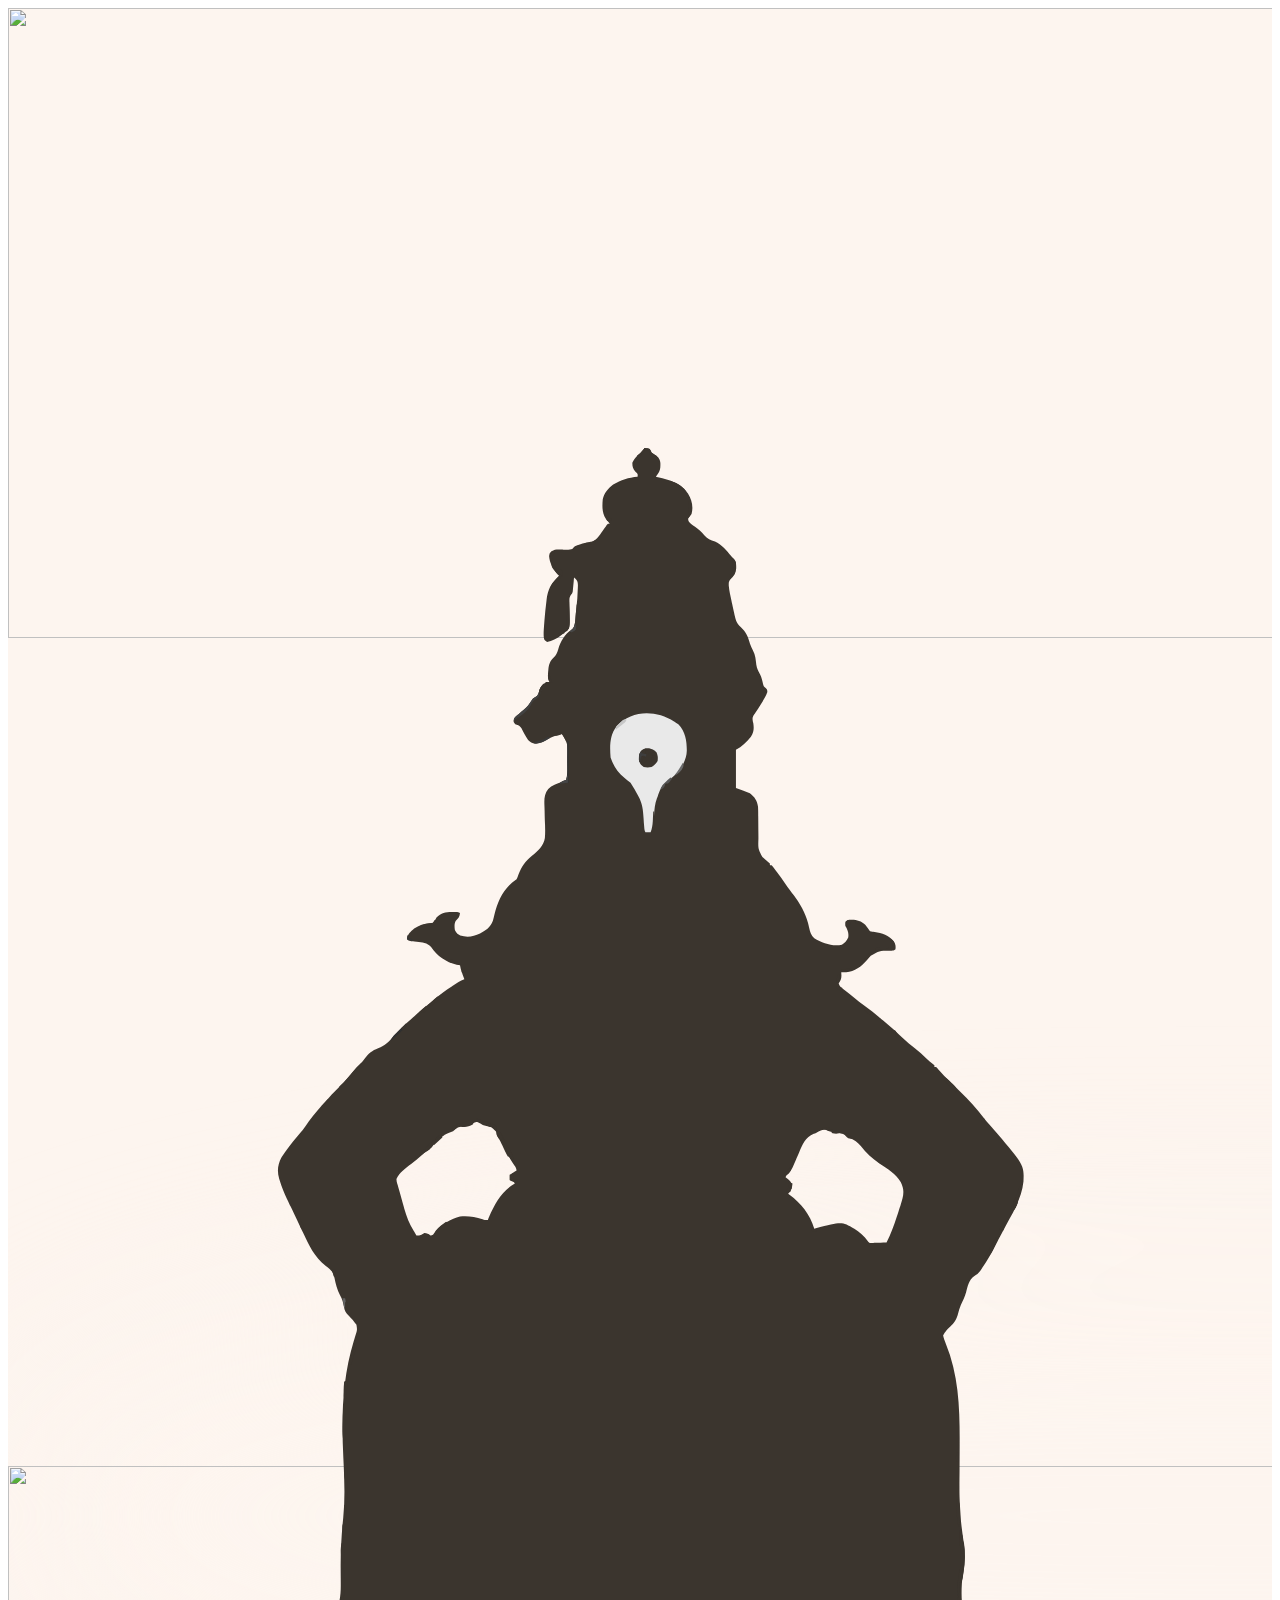
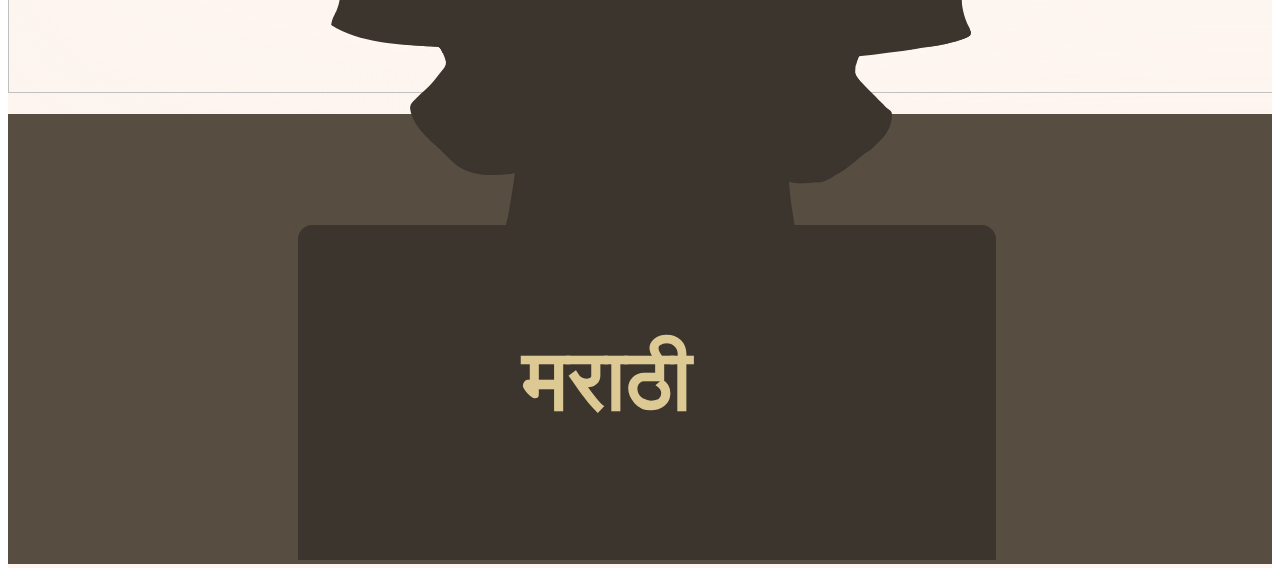
==== commit 06762d7d: "updates image name" ====
--- a/index.html
+++ b/index.html
@@ -17,13 +17,14 @@
           <div class="ellipse"></div>
           <img class="frame" src="images/frame-80.svg" />
           <div class="frame-wrapper">
+
             <div class="div">
-              <div class="text-wrapper">A Day With Dabbawala Tour</div>
+              <div class="text-wrapper">A Day With Dabbawala Tours</div>
               <div class="text-wrapper-2">डब्बेवाला टूर - एक दिवस त्यांच्यासोबत</div>
             </div>
           </div>
           <div class="frame-2">
-            <img class="simplification" src="images/simplification.svg" />
+            <img class="simplification" src="images/simplifications.svg" />
             <div class="div-wrapper">
               <a href="do-you-know.html" style="text-decoration: none;">
               <div class="text-wrapper-3">ENGLISH</div>
@@ -31,7 +32,7 @@
             </div>
           </div>
           <div class="frame-3">
-            <img class="simplification" src="images/simplification.svg" />
+            <img class="simplification" src="images/simplifications.svg" />
             <div class="div-wrapper">
               <a class="marathi" onclick="navigateToPage('marathi')">
               <div class="text-wrapper-4">मराठी</div>
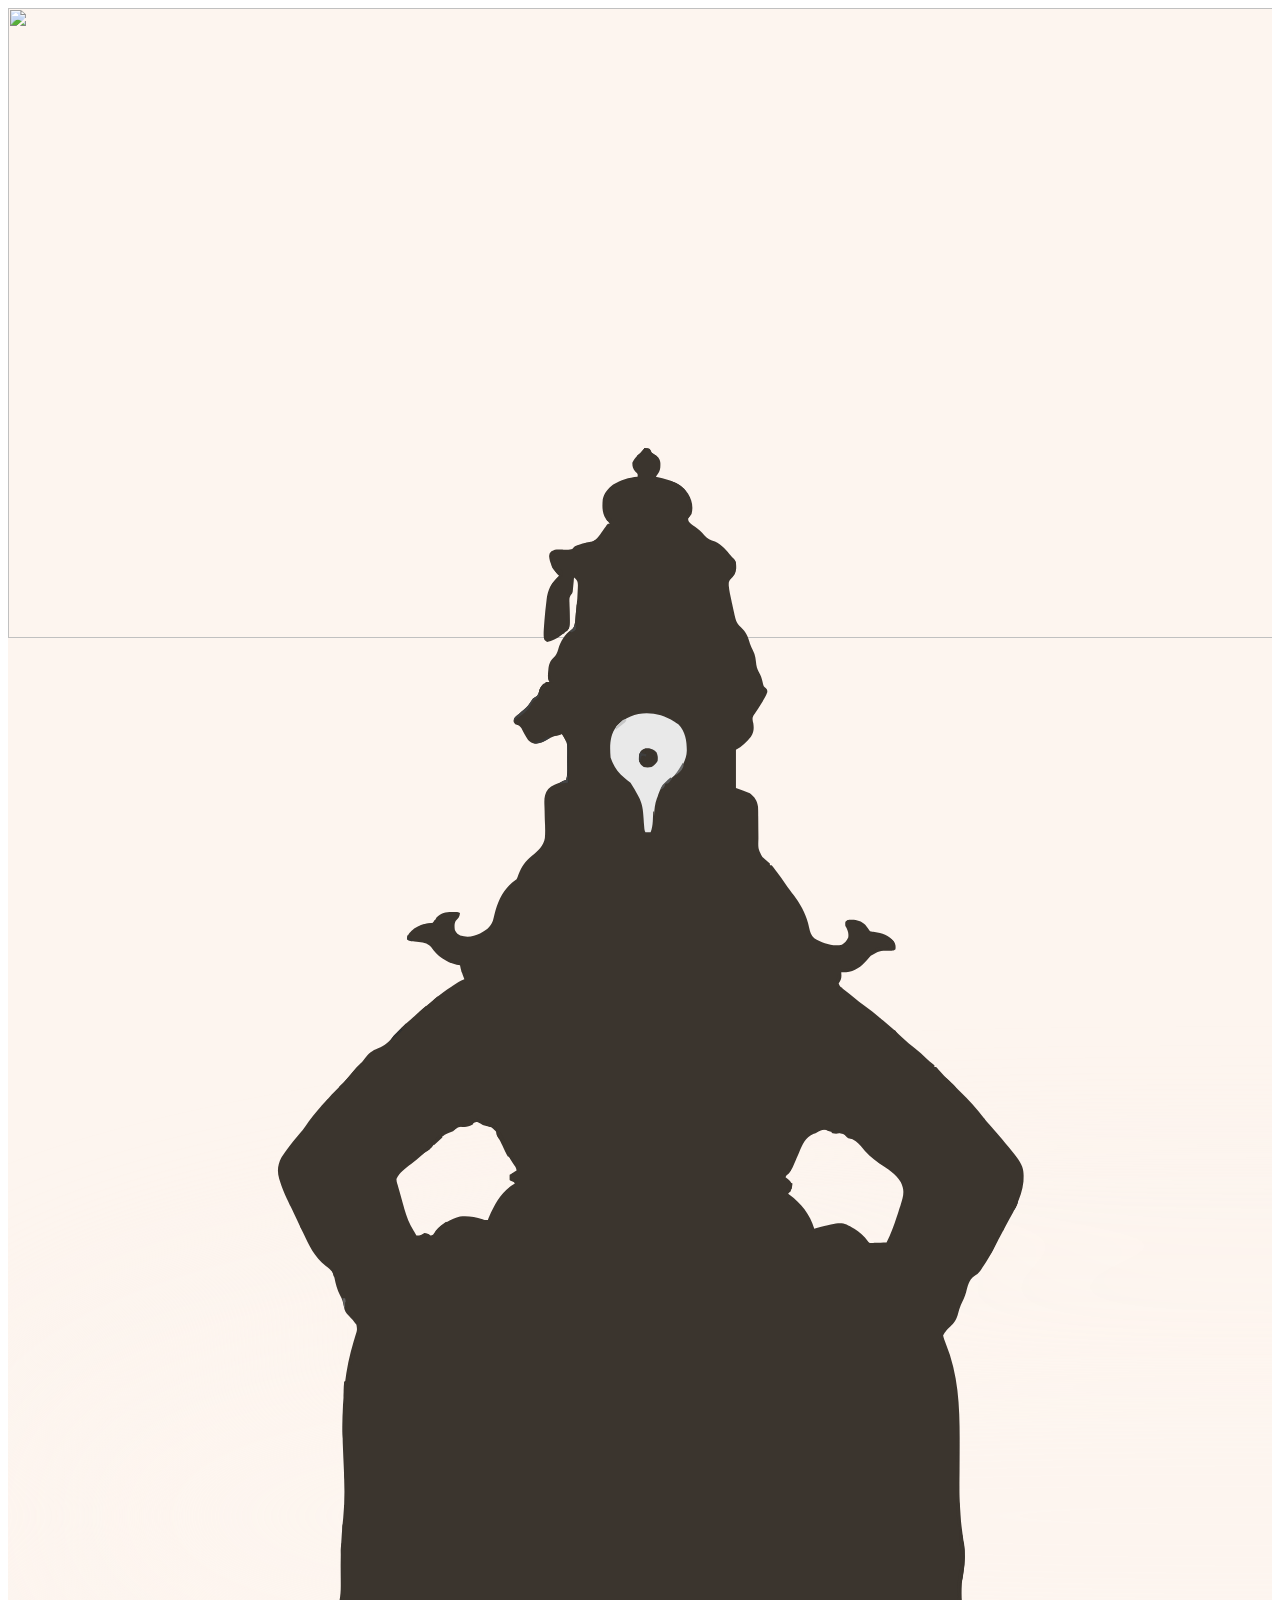
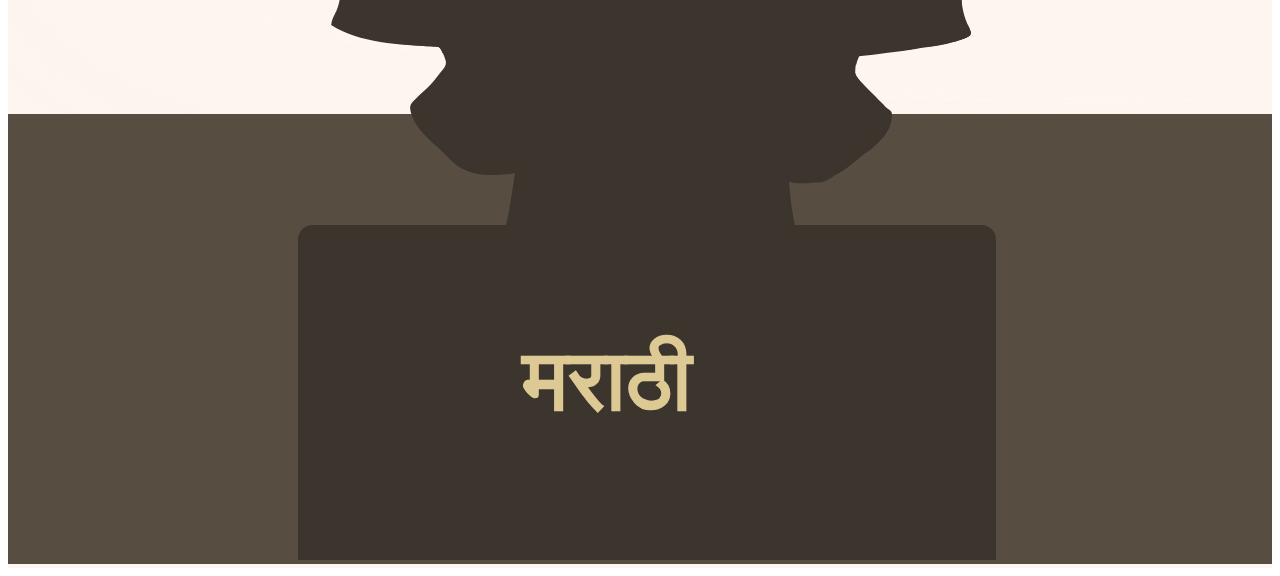
==== commit dd901944: "updated code" ====
--- a/index.html
+++ b/index.html
@@ -15,7 +15,7 @@
         <div class="overlap-group">
           <img class="image" src="images/bg_Vector.svg" />
           <div class="ellipse"></div>
-          <img class="frame" src="images/frame-80.svg" />
+          <img class="frame" src="images/frame-logo.svg" />
           <div class="frame-wrapper">
 
             <div class="div">
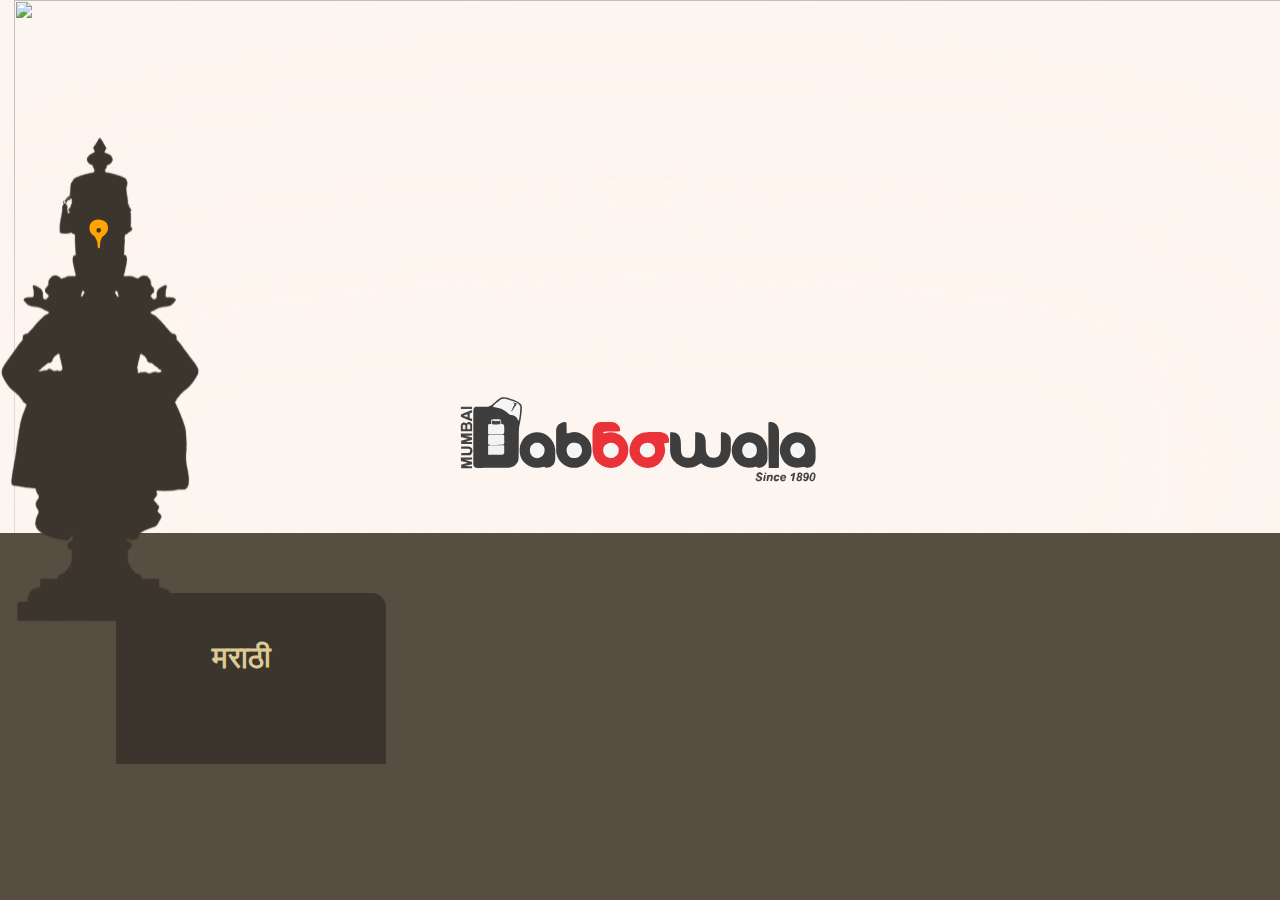
==== commit f18d8be7: "Updated with letest changes final" ====
--- a/index.html
+++ b/index.html
@@ -24,7 +24,7 @@
             </div>
           </div>
           <div class="frame-2">
-            <img class="simplification" src="images/simplifications.svg" />
+            <a href="do-you-know.html"><img class="simplification1" src="images/rakumai-img-main.svg" /></a>
             <div class="div-wrapper">
               <a href="do-you-know.html" style="text-decoration: none;">
               <div class="text-wrapper-3">ENGLISH</div>
@@ -32,7 +32,7 @@
             </div>
           </div>
           <div class="frame-3">
-            <img class="simplification" src="images/simplifications.svg" />
+            <a class="marathi" onclick="navigateToPage('marathi')"><img class="simplification" src="images/vitthal-img-main.svg" /></a>
             <div class="div-wrapper">
               <a class="marathi" onclick="navigateToPage('marathi')">
               <div class="text-wrapper-4">मराठी</div>
--- a/css/styles.css
+++ b/css/styles.css
@@ -1,3 +1,7 @@
+body{
+    margin: 0;
+}
+
 .PICK-TO-DROP {
   background-color: #fdf5ef;
   display: flex;
@@ -22,8 +26,8 @@
 
 .PICK-TO-DROP .image {
   position: absolute;
-  width: 1920px;
-  height: 738px;
+  width: 100%;
+  height: 70vh;
   top: 0;
   left: 159px;
 }
@@ -156,20 +160,6 @@
 
 
 
-/*this is responsice for 3840*/
-@media (max-width: 3840px){
-    .PICK-TO-DROP .overlap-group-wrapper {
-        width: 0px;
-        width: 100%;
-    }
-
-    .PICK-TO-DROP .div-wrapper {
-        width: 150%;
-        height: 335.06px;
-        bottom: 911px;
-        left: -240px;
-    }
-}
 
 
 
@@ -217,13 +207,13 @@
     top: 1458px;
     left: 0;
 }
-
+/*
 .PICK-TO-DROP .image {
     width: 4096px;
     height: 70vh;
     top: 0;
     left: 0px;
-}
+}*/
 
 .PICK-TO-DROP .ellipse {
     width: 4096px;
@@ -240,6 +230,14 @@
 }
 
 
+.PICK-TO-DROP .simplification1 {
+    position: relative;
+    width: 856.04px;
+    height: 1428.41px;
+    bottom: 899px;
+}
+
+
 .PICK-TO-DROP .div-wrapper {
     width: 150%;
     height: 335.06px;
@@ -268,4 +266,182 @@
     font-size: 70px;
 }
 
+}
+
+
+/*this is responsice for 3840*/
+@media (max-width: 1920px){
+       .PICK-TO-DROP .image {
+        position: absolute;
+        width: 87%;
+        height: 59vh;
+    }
+
+   
+
+    .PICK-TO-DROP .overlap-group-wrapper {
+        /* width: 4096px; */
+        height: 100vh;
+    }
+
+    .PICK-TO-DROP .simplification {
+        position: relative;
+        width: 470px;
+        height: 936.41px;
+        bottom: 1230px;
+        left: -290px;
+    }
+
+    .PICK-TO-DROP .ellipse {
+        width: 100%;
+        top: 454px;
+    }
+
+    .PICK-TO-DROP .frame-wrapper {
+        width: 100%;
+        top: 869px;
+    }
+
+    .PICK-TO-DROP .div-wrapper {
+        width: 78%;
+        height: 171.06px;
+        bottom: 1327px;
+        left: -240px;
+    }
+
+    .PICK-TO-DROP .text-wrapper-4 {
+        top: 55px;
+        left: 124px;
+        font-size: 40px;
+    }
+
+    .PICK-TO-DROP .frame-2 {
+        top: 1300px;
+        right: 220px !important;
+        left: 1646px;
+    }
+
+    .PICK-TO-DROP .text-wrapper-3 {
+        top: 63px;
+        left: 90px;
+        font-size: 40px;
+    }
+
+    .PICK-TO-DROP .div {
+        width: 100%;
+        top: 65px;
+        left: 0;
+    }
+
+    .PICK-TO-DROP .text-wrapper {
+        font-size: 44px;
+    }
+
+    .PICK-TO-DROP .text-wrapper-2 {
+        margin-top: -32px;
+        font-size: 34px;
+    }
+
+    .PICK-TO-DROP .frame {
+        width: 33%;
+        height: 227px;
+        top: 655px;
+        left: 643px;
+    }
+}
+
+
+
+@media screen and (max-width: 3840px) and (max-height: 2160px) {
+
+.PICK-TO-DROP .image {
+    height: 67vh;
+    left: 0px;
+}
+
+    .PICK-TO-DROP .simplification1 {
+        bottom: 897px;
+        left: -95px;
+    }
+
+.PICK-TO-DROP .div-wrapper {
+        left: -230px;
+    }
+
+    .PICK-TO-DROP .simplification {
+        margin-left: -285px;
+        bottom: 897px;
+    }
+    
+
+        .PICK-TO-DROP .frame {
+        width: 3840px;
+    }
+
+        .PICK-TO-DROP .div {
+        width: 3840px;
+        left: 0;
+    }
+
+}
+
+@media (max-width: 1280px) {
+    .PICK-TO-DROP .simplification {
+        width: 257px;
+        height: 936.41px;
+        bottom: 1389px;
+        left: -600px;
+    }
+    .PICK-TO-DROP .frame-3 {
+        left: 613px;
+    }
+    .PICK-TO-DROP .frame-2 {
+        left: 1402px;
+    }
+    .PICK-TO-DROP .image {
+    left: 14px;
+    }
+    .PICK-TO-DROP .image {
+        width: 100%;
+    }
+    .PICK-TO-DROP .ellipse {
+        top: 211px;
+    }
+    .PICK-TO-DROP .frame {
+        width: 30%;
+        top: 368px;
+        left: 484px;
+    }
+    .PICK-TO-DROP .frame-wrapper {
+        width: 100%;
+        top: 533px;
+    }
+    .PICK-TO-DROP .text-wrapper {
+        font-size: 30px;
+    }
+    .PICK-TO-DROP .text-wrapper-2 {
+        margin-top: -58px;
+        font-size: 23px;
+    }
+    .PICK-TO-DROP .div-wrapper {
+        width: 58%;
+        height: 171.06px;
+        bottom: 1647px;
+        left: -497px;
+    }
+    .PICK-TO-DROP .text-wrapper-4 {
+        top: 48px;
+        left: 96px;
+        font-size: 30px;
+    }
+    .PICK-TO-DROP .text-wrapper-3 {
+        top: 46px;
+        left: 59px;
+        font-size: 30px;
+    }
+        .PICK-TO-DROP .frame {
+        width: 30%;
+        top: 327px;
+        left: 454px;
+    }
 }